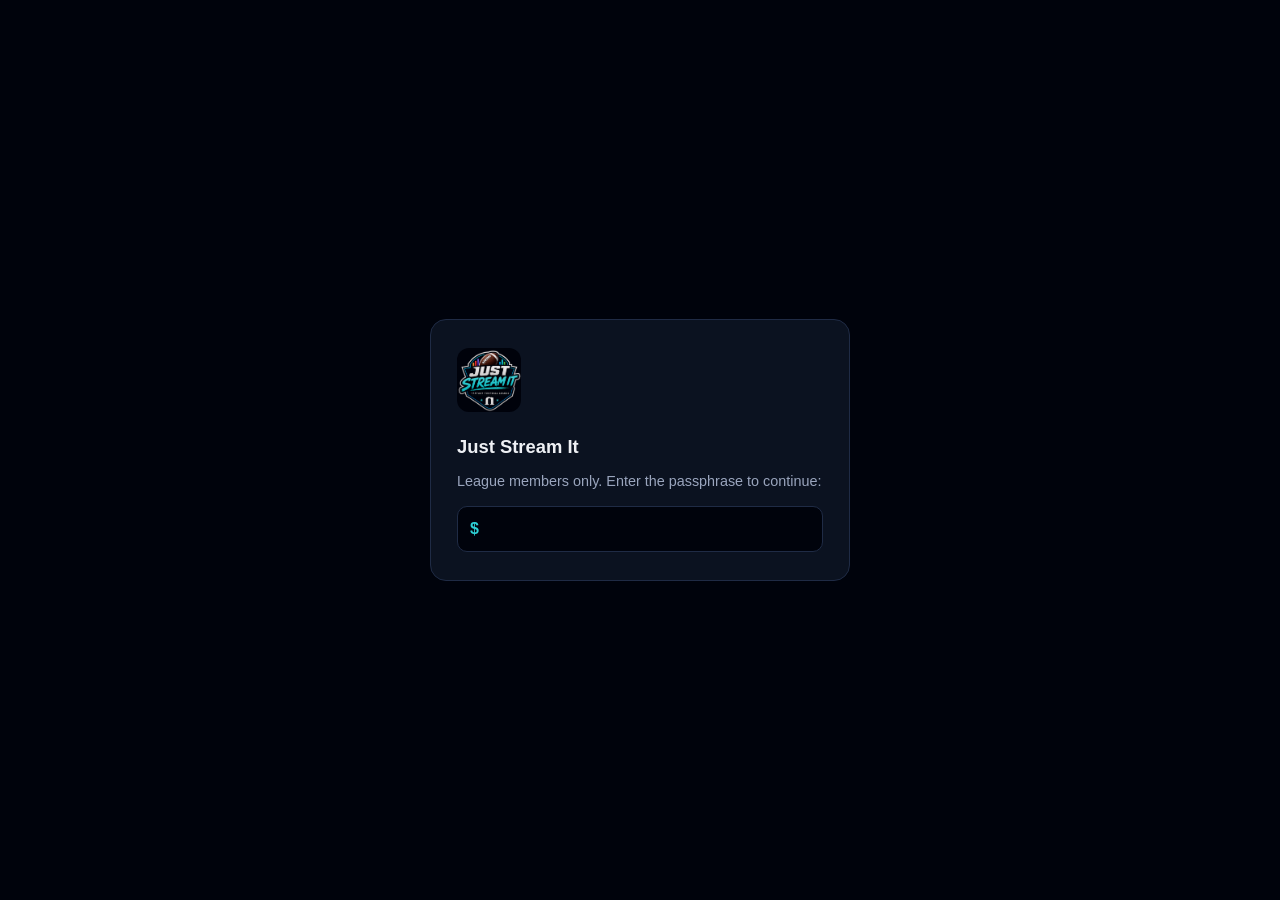
==== docs/adp.html @ 7ec036a9 "Add 2025 season recap page with a new logo-based site theme Highlight reel of the 2025 season: champ" ====
<!doctype html>
<html lang="en">
<head>
<meta charset="utf-8">
<meta name="viewport" content="width=device-width, initial-scale=1">
<title>Just Stream It - ADP Rankings</title>
<meta name="description" content="SUPERFLEX-aware ADP rankings for the Just Stream It fantasy football league.">
<link rel="stylesheet" href="theme.css">
<style>
  .adp-controls { margin-bottom: 14px; }
  .adp-controls input {
    width: 100%;
    max-width: 320px;
    background: var(--panel);
    border: 1px solid var(--line);
    border-radius: 10px;
    padding: 10px 12px;
    color: var(--text);
    font-family: inherit;
    font-size: 0.9rem;
    outline: none;
  }
  .adp-controls input:focus { border-color: var(--brand-dim); }
  .table-scroll { overflow-x: auto; }
  table.adp-table { width: 100%; border-collapse: collapse; font-size: 0.9rem; }
  table.adp-table th, table.adp-table td { padding: 9px 10px; text-align: left; border-bottom: 1px solid var(--line); white-space: nowrap; }
  table.adp-table th { color: var(--text-mute); font-size: 0.7rem; text-transform: uppercase; letter-spacing: 0.06em; font-weight: 700; }
  table.adp-table td { font-variant-numeric: tabular-nums; }
  table.adp-table td.player-cell { font-weight: 600; white-space: normal; }
  table.adp-table tbody tr:hover { background: var(--panel-2); }

  /* Player column stays pinned while the rest scrolls horizontally on
     mobile - same pattern as the keeper table on index.html. */
  table.adp-table th.player-col,
  table.adp-table td.player-cell {
    position: sticky;
    left: 0;
    background: var(--panel);
    box-shadow: 1px 0 0 var(--line);
  }
  table.adp-table tbody tr:hover td.player-cell { background: var(--panel-2); }
  td.rank-gap.gap-up { color: var(--good); }
  td.rank-gap.gap-down { color: var(--bad); }
  td.rank-gap.gap-flat { color: var(--text-dim); }
</style>
</head>
<body>

<div id="lock-screen">
  <div class="lock-box">
    <img class="logo" src="logos/just-stream-it-logo.png" alt="">
    <p class="lock-title">Just Stream It</p>
    <p>League members only. Enter the passphrase to continue:</p>
    <form id="auth-form" class="prompt-line">
      <span class="dollar">$</span>
      <input type="text" id="auth-input" autocomplete="off" autofocus>
    </form>
    <p class="lock-error" id="auth-error">Wrong passphrase - try again.</p>
  </div>
</div>

<div id="app" style="display:none" class="page">

  <header class="site-header">
    <img class="logo" src="logos/just-stream-it-logo.png" alt="Just Stream It">
    <div>
      <div class="tag">Reference</div>
      <h1>ADP Rankings</h1>
      <div class="subtitle">SUPERFLEX-ranked - this league starts a QB + a superflex slot, so standard/PPR ADP badly undervalues QBs</div>
      <nav class="resources" id="resources-nav"></nav>
    </div>
  </header>

  <div class="section">
    <div class="adp-controls">
      <input type="text" id="filter-input" placeholder="filter by name or position...">
    </div>

    <div class="card">
      <div class="table-scroll">
        <table class="adp-table">
          <thead>
            <tr>
              <th>SF Rank</th>
              <th class="player-col">Player</th>
              <th>Pos</th>
              <th>NFL</th>
              <th>Standard Rank</th>
              <th>Gap</th>
            </tr>
          </thead>
          <tbody id="adp-body"></tbody>
        </table>
      </div>
      <div class="empty-state" id="empty-state" style="display:none">No players match that filter.</div>
    </div>
  </div>

  <p class="subtitle" style="margin-top:20px; font-size:0.85rem; line-height:1.6;">
    SF Rank = ESPN's SUPERFLEX-specific consensus rank (accounts for this league's QB + superflex roster
    slot). Standard Rank = ESPN's default 1-QB rank, shown for comparison. Gap = how many spots a player
    moves up under superflex rules - QBs typically show the biggest gaps, since standard rankings assume
    you can only start one.
  </p>
</div>

<script>
const PASSWORD = 'cockroach';
let players = [];

function renderTable(filterText) {
  const body = document.getElementById('adp-body');
  const empty = document.getElementById('empty-state');
  const needle = (filterText || '').trim().toLowerCase();
  const filtered = players.filter(p =>
    !needle || p.name.toLowerCase().includes(needle) || p.position.toLowerCase().includes(needle) || p.pro_team.toLowerCase().includes(needle)
  );

  if (!filtered.length) {
    body.innerHTML = '';
    empty.style.display = 'block';
    return;
  }
  empty.style.display = 'none';

  body.innerHTML = filtered.map(p => {
    const gap = p.standard_rank != null ? p.standard_rank - p.superflex_rank : null;
    const gapText = gap == null ? '-' : (gap > 0 ? `+${gap}` : gap);
    const gapClass = gap == null ? '' : (gap > 0 ? 'gap-up' : gap < 0 ? 'gap-down' : 'gap-flat');
    return `
    <tr>
      <td>${p.superflex_rank}</td>
      <td class="player-cell">${p.name}</td>
      <td>${p.position}</td>
      <td>${p.pro_team}</td>
      <td>${p.standard_rank ?? '-'}</td>
      <td class="rank-gap ${gapClass}">${gapText}</td>
    </tr>`;
  }).join('');
}

async function loadApp() {
  document.getElementById('lock-screen').style.display = 'none';
  document.getElementById('app').style.display = '';

  const meta = await (await fetch('data/meta.json')).json();
  const resources = [
    { label: 'League Rules', href: 'https://docs.google.com/document/d/1q_smocauuxIDkYcAw6Cirj2t5gmFihMDPqs6NPtdfZI/edit?tab=t.0', external: true },
    { label: 'Keeper Dossier', href: 'index.html', external: false },
    { label: '2025 Season Recap', href: 'season-2025.html', external: false },
    { label: 'ESPN League Home', href: `https://fantasy.espn.com/football/league?leagueId=${meta.league_id}`, external: true },
  ];
  document.getElementById('resources-nav').innerHTML = resources
    .map(r => `<a href="${r.href}"${r.external ? ' target="_blank" rel="noopener"' : ''}>${r.label}</a>`)
    .join('');

  if (!players.length) {
    players = await (await fetch('data/adp_rankings.json')).json();
  }
  renderTable('');
  document.getElementById('filter-input').addEventListener('input', (e) => renderTable(e.target.value));
}

document.getElementById('auth-form').addEventListener('submit', (e) => {
  e.preventDefault();
  const input = document.getElementById('auth-input');
  if (input.value === PASSWORD) {
    localStorage.setItem('jsi_auth', 'granted');
    loadApp();
  } else {
    document.getElementById('auth-error').classList.add('show');
    input.value = '';
  }
});

if (localStorage.getItem('jsi_auth') === 'granted') {
  loadApp();
}
</script>
</body>
</html>
---- docs/theme.css ----
/*
  "Broadcast" theme - navy/chrome/teal, taken from the league logo. Used by
  the season recap and ADP pages. The keeper page stays on terminal.css - a
  deliberately different, single-purpose look for a different job (a private
  working tool vs. a page meant to be shared around).

  Single dark theme by design (matches the logo's baked-in navy background,
  same reasoning as terminal.css not adapting to prefers-color-scheme).
*/
:root {
  color-scheme: dark;

  --bg:        #00030c;
  --panel:     #0b1220;
  --panel-2:   #121b30;
  --line:      #1f2b45;

  --text:      #eef0f4;
  --text-dim:  #9aa5bd;
  --text-mute: #5f6b85;

  --brand:     #2dd0d6;  /* headline/link/glow accent - the logo's brush-stroke teal */
  --brand-dim: #185a5f;

  /* Categorical - validated (node validate_palette.js, dark mode): all six
     checks pass (protan/orange<->green sits in the legal 6-8 CVD floor band,
     which is fine because every use here is paired with a direct label).
     Fixed order, never cycled or reassigned per-filter. */
  --cat-1: #1c95dc;  /* blue */
  --cat-2: #f2404c;  /* red */
  --cat-3: #7c52d6;  /* purple */
  --cat-4: #1a9aa6;  /* teal */
  --cat-5: #c8721e;  /* orange */
  --cat-6: #2c9a58;  /* green */

  --good:  #2c9a58;
  --bad:   #f2404c;
}

* { box-sizing: border-box; }

body {
  margin: 0;
  background: var(--bg);
  color: var(--text);
  font-family: -apple-system, "Segoe UI", "Inter", "Helvetica Neue", Arial, sans-serif;
  line-height: 1.5;
}

a { color: var(--brand); text-decoration: none; }
a:hover { text-decoration: underline; }

.page {
  max-width: 1080px;
  margin: 0 auto;
  padding: 0 20px 64px;
}

/* ---------- lock screen ---------- */

#lock-screen {
  min-height: 100vh;
  display: flex;
  align-items: center;
  justify-content: center;
  padding: 20px;
}

.lock-box {
  width: 100%;
  max-width: 420px;
  background: var(--panel);
  border: 1px solid var(--line);
  border-radius: 16px;
  padding: 28px 26px;
}

.lock-box img.logo {
  width: 64px;
  height: 64px;
  border-radius: 12px;
  margin-bottom: 14px;
}

.lock-box p {
  margin: 0 0 8px;
  color: var(--text-dim);
  font-size: 0.9rem;
}
.lock-box p.lock-title {
  color: var(--text);
  font-size: 1.15rem;
  font-weight: 800;
  margin-bottom: 10px;
}

.prompt-line {
  display: flex;
  align-items: center;
  gap: 8px;
  margin-top: 14px;
  background: var(--bg);
  border: 1px solid var(--line);
  border-radius: 10px;
  padding: 10px 12px;
}
.prompt-line .dollar { color: var(--brand); font-weight: 700; }
.prompt-line input {
  flex: 1;
  background: none;
  border: none;
  outline: none;
  color: var(--text);
  font-size: 0.95rem;
  font-family: inherit;
}

.lock-error {
  color: var(--bad);
  font-size: 0.85rem;
  margin-top: 10px;
  display: none;
}
.lock-error.show { display: block; }

/* ---------- header ---------- */

.site-header {
  display: flex;
  align-items: center;
  gap: 20px;
  padding: 32px 0 28px;
}

.site-header img.logo {
  width: 84px;
  height: 84px;
  border-radius: 16px;
  flex-shrink: 0;
}

.site-header h1 {
  margin: 0;
  font-size: 1.7rem;
  font-weight: 800;
  letter-spacing: -0.01em;
}

.site-header .tag {
  display: inline-block;
  font-size: 0.7rem;
  font-weight: 700;
  letter-spacing: 0.08em;
  text-transform: uppercase;
  color: var(--brand);
  border: 1px solid var(--brand-dim);
  background: rgba(45, 208, 214, 0.08);
  border-radius: 999px;
  padding: 3px 10px;
  margin-bottom: 8px;
}

.site-header .subtitle {
  color: var(--text-dim);
  font-size: 0.95rem;
  margin-top: 4px;
}

nav.resources {
  display: flex;
  flex-wrap: wrap;
  gap: 4px 16px;
  margin-top: 12px;
}

nav.resources a {
  color: var(--text-dim);
  font-size: 0.85rem;
  font-weight: 600;
}
nav.resources a:hover { color: var(--brand); text-decoration: none; }

@media (max-width: 480px) {
  .site-header { flex-direction: column; align-items: flex-start; gap: 12px; }
}

/* ---------- layout primitives ---------- */

.section {
  margin-top: 44px;
}

.section-title {
  font-size: 0.78rem;
  font-weight: 700;
  letter-spacing: 0.1em;
  text-transform: uppercase;
  color: var(--text-mute);
  margin: 0 0 14px;
}

.card {
  background: var(--panel);
  border: 1px solid var(--line);
  border-radius: 14px;
  padding: 20px;
}

.empty-state {
  color: var(--text-mute);
  padding: 40px 0;
  text-align: center;
}

/* ---------- champion hero ---------- */

.hero {
  background: linear-gradient(160deg, var(--panel-2), var(--panel));
  border: 1px solid var(--line);
  border-radius: 18px;
  padding: 32px;
  display: flex;
  align-items: center;
  gap: 28px;
  flex-wrap: wrap;
}

.hero img.team-logo {
  width: 96px;
  height: 96px;
  border-radius: 14px;
  object-fit: cover;
  background: var(--panel-2);
  flex-shrink: 0;
}

.hero-body { flex: 1; min-width: 220px; }

.hero-eyebrow {
  font-size: 0.75rem;
  font-weight: 700;
  letter-spacing: 0.1em;
  text-transform: uppercase;
  color: var(--brand);
}

.hero h2 {
  font-size: 2rem;
  margin: 4px 0 6px;
  font-weight: 800;
  letter-spacing: -0.01em;
}

.hero .hero-meta {
  color: var(--text-dim);
  font-size: 0.95rem;
}

.hero .hero-stats {
  display: flex;
  gap: 28px;
  margin-top: 16px;
  flex-wrap: wrap;
}

.stat {
  display: flex;
  flex-direction: column;
}
.stat .stat-value {
  font-size: 1.5rem;
  font-weight: 800;
  color: var(--text);
}
.stat .stat-label {
  font-size: 0.72rem;
  color: var(--text-mute);
  text-transform: uppercase;
  letter-spacing: 0.06em;
  margin-top: 2px;
}

/* ---------- championship path ---------- */

.path {
  display: flex;
  align-items: stretch;
  gap: 10px;
  flex-wrap: wrap;
}

.path-step {
  flex: 1;
  min-width: 150px;
  background: var(--panel);
  border: 1px solid var(--line);
  border-radius: 12px;
  padding: 14px 16px;
}

.path-step .path-round {
  font-size: 0.68rem;
  font-weight: 700;
  color: var(--text-mute);
  text-transform: uppercase;
  letter-spacing: 0.08em;
}

.path-step .path-result {
  margin-top: 6px;
  font-weight: 700;
}
.path-step .path-result.bye { color: var(--text-dim); font-weight: 500; font-style: italic; }

.path-step .path-score {
  color: var(--text-dim);
  font-size: 0.85rem;
  margin-top: 2px;
}

.path-arrow {
  display: flex;
  align-items: center;
  color: var(--text-mute);
  font-size: 1.2rem;
}

@media (max-width: 640px) {
  .path { flex-direction: column; }
  .path-step { min-width: 0; }
  .path-arrow { justify-content: center; transform: rotate(90deg); padding: 2px 0; }
}

/* ---------- podium ---------- */

.podium {
  display: grid;
  grid-template-columns: 1fr 1fr 1fr;
  gap: 14px;
  align-items: end;
}

.podium-card {
  background: var(--panel);
  border: 1px solid var(--line);
  border-radius: 14px;
  padding: 18px 16px;
  text-align: center;
}

.podium-card.rank-1 {
  border-color: var(--brand-dim);
  background: linear-gradient(160deg, var(--panel-2), var(--panel));
  padding-top: 26px;
  padding-bottom: 26px;
}

.podium-rank {
  font-size: 0.72rem;
  font-weight: 700;
  color: var(--text-mute);
  text-transform: uppercase;
  letter-spacing: 0.08em;
}
.podium-card.rank-1 .podium-rank { color: var(--brand); }

.podium-card img.team-logo {
  width: 56px;
  height: 56px;
  border-radius: 10px;
  object-fit: cover;
  margin: 10px auto 8px;
  display: block;
  background: var(--panel-2);
}
.podium-card.rank-1 img.team-logo { width: 72px; height: 72px; }

.podium-team { font-weight: 700; font-size: 0.95rem; }
.podium-owner { color: var(--text-dim); font-size: 0.82rem; margin-top: 2px; }
.podium-record { color: var(--text-mute); font-size: 0.8rem; margin-top: 8px; }

@media (max-width: 640px) {
  .podium { grid-template-columns: 1fr; }
  .podium-card { order: 2; }
  .podium-card.rank-1 { order: 1; }
}

/* ---------- standings table ---------- */

table.standings {
  width: 100%;
  border-collapse: collapse;
  font-size: 0.9rem;
}
table.standings th, table.standings td {
  padding: 9px 10px;
  text-align: left;
  border-bottom: 1px solid var(--line);
}
table.standings th {
  color: var(--text-mute);
  font-size: 0.7rem;
  text-transform: uppercase;
  letter-spacing: 0.06em;
  font-weight: 700;
}
table.standings td.num, table.standings th.num { text-align: center; font-variant-numeric: tabular-nums; }
table.standings tbody tr:last-child td { border-bottom: none; }
table.standings tbody tr:hover { background: var(--panel-2); }

/* ---------- chart ---------- */

.chart-legend {
  display: flex;
  gap: 20px;
  flex-wrap: wrap;
  margin-bottom: 14px;
  font-size: 0.82rem;
  color: var(--text-dim);
}
.chart-legend .swatch {
  display: inline-block;
  width: 10px;
  height: 10px;
  border-radius: 3px;
  margin-right: 6px;
  vertical-align: middle;
}

.chart-svg { width: 100%; height: auto; display: block; }
.chart-svg .gridline { stroke: var(--line); stroke-width: 1; }
.chart-svg .axis-label { fill: var(--text-mute); font-size: 10px; }
.chart-svg .avg-line { stroke: var(--text-mute); stroke-width: 1.5; stroke-dasharray: 3 4; fill: none; }
.chart-svg .series-line { stroke-width: 2.5; fill: none; }
.chart-svg .end-dot { stroke: var(--panel); stroke-width: 2; }
.chart-svg .end-label { font-size: 11px; font-weight: 700; }

/* ---------- stat cards (top performances / superlatives) ---------- */

.tile-grid {
  display: grid;
  grid-template-columns: repeat(auto-fit, minmax(220px, 1fr));
  gap: 14px;
}

.tile {
  background: var(--panel);
  border: 1px solid var(--line);
  border-radius: 12px;
  padding: 16px;
}

.tile-label {
  font-size: 0.7rem;
  font-weight: 700;
  color: var(--text-mute);
  text-transform: uppercase;
  letter-spacing: 0.06em;
}

.tile-headline {
  font-size: 1.05rem;
  font-weight: 700;
  margin-top: 8px;
}

.tile-detail {
  color: var(--text-dim);
  font-size: 0.85rem;
  margin-top: 4px;
}

.tile-value {
  font-size: 1.5rem;
  font-weight: 800;
  color: var(--brand);
  margin-top: 8px;
}

.pos-badge {
  display: inline-block;
  font-size: 0.68rem;
  font-weight: 700;
  padding: 2px 7px;
  border-radius: 5px;
  color: #05060b;
  vertical-align: middle;
}
.pos-QB   { background: var(--cat-3); }
.pos-RB   { background: var(--cat-6); }
.pos-WR   { background: var(--cat-1); }
.pos-TE   { background: var(--cat-5); }
.pos-D\/ST { background: var(--cat-2); }
.pos-K    { background: var(--cat-4); }

.rank-list {
  list-style: none;
  margin: 0;
  padding: 0;
  counter-reset: rank;
}
.rank-list li {
  counter-increment: rank;
  display: flex;
  align-items: baseline;
  gap: 10px;
  padding: 8px 0;
  border-bottom: 1px solid var(--line);
}
.rank-list li:last-child { border-bottom: none; }
.rank-list li::before {
  content: counter(rank);
  font-weight: 800;
  color: var(--text-mute);
  font-size: 0.85rem;
  width: 1.2em;
  flex-shrink: 0;
}
.rank-list .rank-main { flex: 1; font-weight: 600; }
.rank-list .rank-sub { color: var(--text-dim); font-size: 0.82rem; }
.rank-list .rank-value { font-weight: 800; color: var(--brand); font-variant-numeric: tabular-nums; }
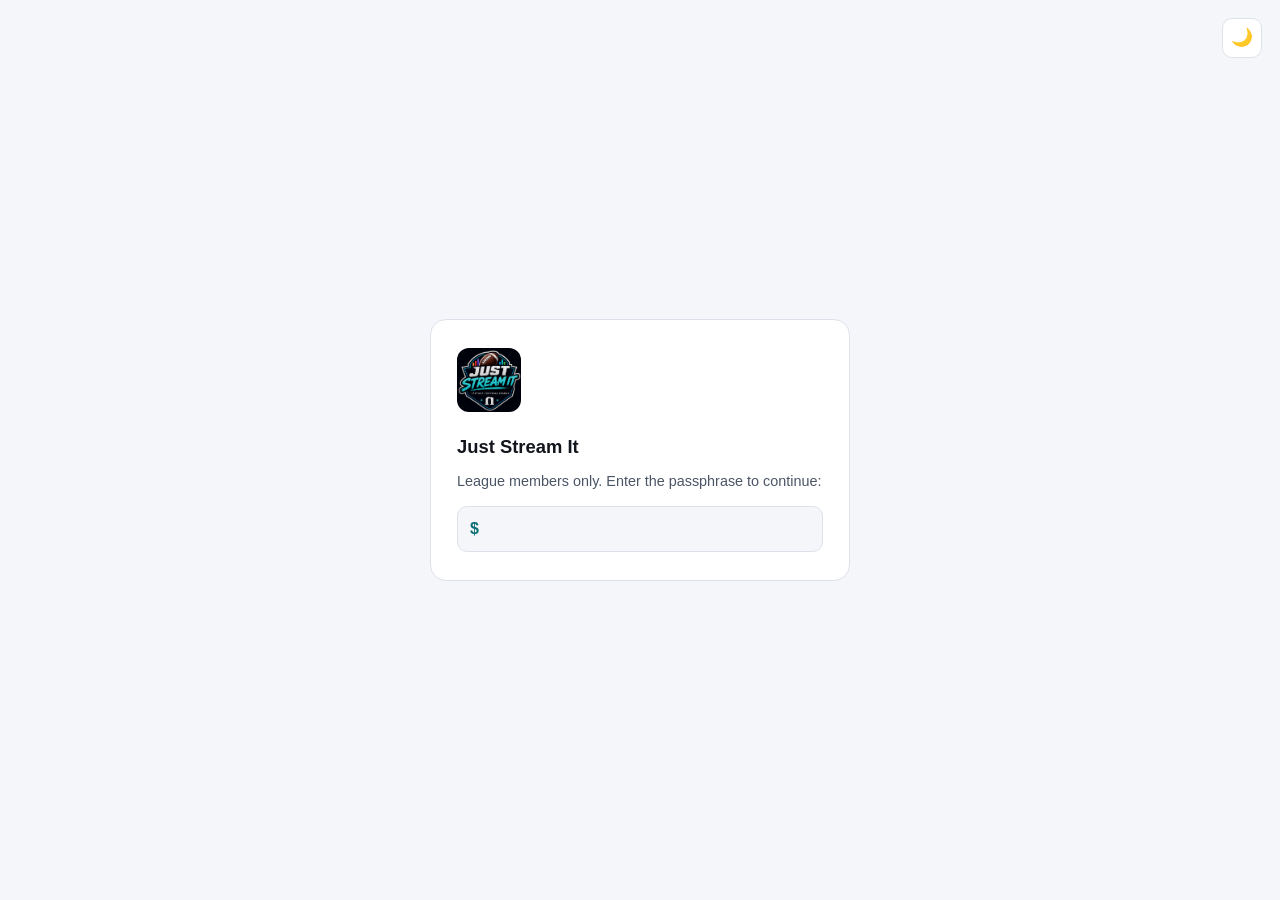
==== commit 376723bf: "Add a light mode toggle, fix chip-suffix spacing, redesign bench-mistake result Light mode toggle: f" ====
--- a/docs/adp.html
+++ b/docs/adp.html
@@ -43,8 +43,17 @@
   td.rank-gap.gap-down { color: var(--bad); }
   td.rank-gap.gap-flat { color: var(--text-dim); }
 </style>
+<script>
+(function() {
+  var saved = localStorage.getItem('jsi_theme');
+  var light = saved ? saved === 'light' : (window.matchMedia && window.matchMedia('(prefers-color-scheme: light)').matches);
+  if (light) document.documentElement.setAttribute('data-theme', 'light');
+})();
+</script>
 </head>
 <body>
+
+<button class="theme-toggle" id="theme-toggle" type="button" aria-label="Toggle light/dark mode"></button>
 
 <div id="lock-screen">
   <div class="lock-box">
@@ -176,6 +185,23 @@
 if (localStorage.getItem('jsi_auth') === 'granted') {
   loadApp();
 }
+
+function updateThemeToggleIcon() {
+  const isLight = document.documentElement.getAttribute('data-theme') === 'light';
+  document.getElementById('theme-toggle').textContent = isLight ? '\u{1F319}' : '\u{2600}\u{FE0F}';
+}
+document.getElementById('theme-toggle').addEventListener('click', () => {
+  const isLight = document.documentElement.getAttribute('data-theme') === 'light';
+  if (isLight) {
+    document.documentElement.removeAttribute('data-theme');
+    localStorage.setItem('jsi_theme', 'dark');
+  } else {
+    document.documentElement.setAttribute('data-theme', 'light');
+    localStorage.setItem('jsi_theme', 'light');
+  }
+  updateThemeToggleIcon();
+});
+updateThemeToggleIcon();
 </script>
 </body>
 </html>
--- a/docs/theme.css
+++ b/docs/theme.css
@@ -2,10 +2,14 @@
   "Broadcast" theme - navy/chrome/teal, taken from the league logo. Used by
   the season recap and ADP pages. The keeper page stays on terminal.css - a
   deliberately different, single-purpose look for a different job (a private
-  working tool vs. a page meant to be shared around).
-
-  Single dark theme by design (matches the logo's baked-in navy background,
-  same reasoning as terminal.css not adapting to prefers-color-scheme).
+  working tool vs. a page meant to be shared around), where a CRT terminal
+  going light doesn't make sense.
+
+  Dark by default (matches the logo's baked-in navy background), but with a
+  real light mode behind a toggle - unreadable outdoors otherwise. Both
+  modes share the same --cat-1..6 chart colors: validated (node
+  validate_palette.js) against BOTH the dark and light surface below, so no
+  separate light-mode categorical set was needed.
 */
 :root {
   color-scheme: dark;
@@ -21,11 +25,13 @@
 
   --brand:     #2dd0d6;  /* headline/link/glow accent - the logo's brush-stroke teal */
   --brand-dim: #185a5f;
-
-  /* Categorical - validated (node validate_palette.js, dark mode): all six
-     checks pass (protan/orange<->green sits in the legal 6-8 CVD floor band,
-     which is fine because every use here is paired with a direct label).
-     Fixed order, never cycled or reassigned per-filter. */
+  --brand-tint: rgba(45, 208, 214, 0.08);
+
+  /* Categorical - validated (node validate_palette.js): all six checks pass
+     in both dark (surface #00030c) and light (surface #ffffff) mode
+     (protan/orange<->green sits in the legal 6-8 CVD floor band, which is
+     fine because every use here is paired with a direct label). Fixed
+     order, never cycled or reassigned per-filter. */
   --cat-1: #1c95dc;  /* blue */
   --cat-2: #f2404c;  /* red */
   --cat-3: #7c52d6;  /* purple */
@@ -35,6 +41,26 @@
 
   --good:  #2c9a58;
   --bad:   #f2404c;
+}
+
+:root[data-theme="light"] {
+  color-scheme: light;
+
+  --bg:        #f4f6f9;
+  --panel:     #ffffff;
+  --panel-2:   #edf0f5;
+  --line:      #dde2ea;
+
+  --text:      #12151c;
+  --text-dim:  #4b5566;
+  --text-mute: #6b7688;
+
+  --brand:     #086d73;
+  --brand-dim: #bfe6e8;
+  --brand-tint: rgba(8, 109, 115, 0.08);
+
+  --good:  #217a45;
+  --bad:   #c22f3a;
 }
 
 * { box-sizing: border-box; }
@@ -132,6 +158,28 @@
   padding: 32px 0 28px;
 }
 
+/* Fixed, not a header child - so it's reachable from the lock screen too
+   (readability outdoors is exactly as much a problem before login). */
+.theme-toggle {
+  position: fixed;
+  top: 18px;
+  right: 18px;
+  z-index: 100;
+  width: 40px;
+  height: 40px;
+  border-radius: 10px;
+  border: 1px solid var(--line);
+  background: var(--panel);
+  color: var(--text);
+  font-size: 1.1rem;
+  line-height: 1;
+  cursor: pointer;
+  display: flex;
+  align-items: center;
+  justify-content: center;
+}
+.theme-toggle:hover { border-color: var(--brand-dim); }
+
 .site-header img.logo {
   width: 84px;
   height: 84px;
@@ -154,7 +202,7 @@
   text-transform: uppercase;
   color: var(--brand);
   border: 1px solid var(--brand-dim);
-  background: rgba(45, 208, 214, 0.08);
+  background: var(--brand-tint);
   border-radius: 999px;
   padding: 3px 10px;
   margin-bottom: 8px;
@@ -212,55 +260,64 @@
   text-align: center;
 }
 
-/* ---------- champion hero ---------- */
-
-.hero {
-  background: linear-gradient(160deg, var(--panel-2), var(--panel));
-  border: 1px solid var(--line);
-  border-radius: 18px;
-  padding: 32px;
-  display: flex;
-  align-items: center;
-  gap: 28px;
-  flex-wrap: wrap;
-}
-
-.hero img.team-logo {
-  width: 96px;
-  height: 96px;
-  border-radius: 14px;
+/* ---------- team chip - logo + name + manager, used anywhere a team is
+   named so the manager behind it is never just a bare team name ---------- */
+
+.team-chip {
+  display: inline-flex;
+  align-items: center;
+  gap: 10px;
+}
+.team-chip img.chip-logo {
+  width: 34px;
+  height: 34px;
+  border-radius: 8px;
   object-fit: cover;
   background: var(--panel-2);
   flex-shrink: 0;
 }
-
-.hero-body { flex: 1; min-width: 220px; }
-
-.hero-eyebrow {
-  font-size: 0.75rem;
-  font-weight: 700;
-  letter-spacing: 0.1em;
+.team-chip .chip-text {
+  display: flex;
+  flex-direction: column;
+  line-height: 1.3;
+}
+.team-chip .chip-name { font-weight: 700; font-size: 0.95rem; }
+.team-chip .chip-owner { font-size: 0.78rem; color: var(--text-dim); }
+
+.team-chip-sm { gap: 8px; }
+.team-chip-sm img.chip-logo { width: 24px; height: 24px; border-radius: 6px; }
+.team-chip-sm .chip-name { font-size: 0.85rem; }
+.team-chip-sm .chip-owner { font-size: 0.7rem; }
+
+.team-chip-xs { gap: 6px; }
+.team-chip-xs img.chip-logo { width: 18px; height: 18px; border-radius: 4px; }
+.team-chip-xs .chip-name { font-size: 0.8rem; }
+.team-chip-xs .chip-owner { font-size: 0.68rem; }
+
+.matchup-block {
+  display: flex;
+  flex-direction: column;
+  gap: 10px;
+  margin: 2px 0 12px;
+}
+.matchup-connector {
+  font-size: 0.7rem;
+  color: var(--text-mute);
   text-transform: uppercase;
-  color: var(--brand);
-}
-
-.hero h2 {
-  font-size: 2rem;
-  margin: 4px 0 6px;
-  font-weight: 800;
-  letter-spacing: -0.01em;
-}
-
-.hero .hero-meta {
-  color: var(--text-dim);
-  font-size: 0.95rem;
-}
-
-.hero .hero-stats {
-  display: flex;
-  gap: 28px;
-  margin-top: 16px;
-  flex-wrap: wrap;
+  letter-spacing: 0.08em;
+  font-weight: 700;
+  padding-left: 32px;
+}
+
+.tile-team-byline {
+  display: flex;
+  align-items: center;
+  gap: 8px;
+  margin-top: 10px;
+}
+.tile-team-byline .byline-label {
+  font-size: 0.78rem;
+  color: var(--text-mute);
 }
 
 .stat {
@@ -279,145 +336,189 @@
   letter-spacing: 0.06em;
   margin-top: 2px;
 }
-
-/* ---------- championship path ---------- */
-
-.path {
-  display: flex;
-  align-items: stretch;
-  gap: 10px;
-  flex-wrap: wrap;
-}
-
-.path-step {
+.stat-sub {
+  font-size: 0.6em;
+  font-weight: 600;
+  color: var(--text-mute);
+}
+
+/* ---------- playoff bracket ---------- */
+
+.bracket {
+  display: flex;
+  gap: 20px;
+  overflow-x: auto;
+  padding-bottom: 4px;
+}
+
+.bracket-round {
   flex: 1;
-  min-width: 150px;
-  background: var(--panel);
-  border: 1px solid var(--line);
-  border-radius: 12px;
-  padding: 14px 16px;
-}
-
-.path-step .path-round {
-  font-size: 0.68rem;
+  min-width: 230px;
+  display: flex;
+  flex-direction: column;
+  gap: 16px;
+}
+
+.bracket-round-title {
+  font-size: 0.7rem;
   font-weight: 700;
   color: var(--text-mute);
   text-transform: uppercase;
   letter-spacing: 0.08em;
 }
 
-.path-step .path-result {
-  margin-top: 6px;
-  font-weight: 700;
-}
-.path-step .path-result.bye { color: var(--text-dim); font-weight: 500; font-style: italic; }
-
-.path-step .path-score {
+.bracket-match {
+  background: var(--panel-2);
+  border: 1px solid var(--line);
+  border-radius: 12px;
+  padding: 12px 14px;
+  display: flex;
+  flex-direction: column;
+  gap: 10px;
+}
+
+.bracket-team {
+  display: flex;
+  align-items: center;
+  justify-content: space-between;
+  gap: 10px;
+  opacity: 0.55;
+}
+.bracket-team.winner { opacity: 1; }
+
+.bracket-seed { font-size: 0.85em; font-weight: 600; color: var(--text-mute); }
+
+.bracket-score {
+  font-weight: 800;
+  font-variant-numeric: tabular-nums;
   color: var(--text-dim);
-  font-size: 0.85rem;
-  margin-top: 2px;
-}
-
-.path-arrow {
-  display: flex;
-  align-items: center;
-  color: var(--text-mute);
-  font-size: 1.2rem;
+  flex-shrink: 0;
+}
+.bracket-team.winner .bracket-score { color: var(--brand); }
+
+.bracket-bye {
+  flex-direction: row;
+  align-items: center;
+  justify-content: space-between;
+}
+.bracket-bye-label {
+  font-size: 0.75rem;
+  font-style: italic;
+  color: var(--text-mute);
 }
 
 @media (max-width: 640px) {
-  .path { flex-direction: column; }
-  .path-step { min-width: 0; }
-  .path-arrow { justify-content: center; transform: rotate(90deg); padding: 2px 0; }
-}
-
-/* ---------- podium ---------- */
-
-.podium {
+  .bracket-round { min-width: 200px; }
+}
+
+/* ---------- standings rows ---------- */
+
+.team-rows { display: flex; flex-direction: column; gap: 10px; }
+
+.team-row {
   display: grid;
-  grid-template-columns: 1fr 1fr 1fr;
+  grid-template-columns: 28px 40px 1fr auto 1.4fr;
+  align-items: center;
   gap: 14px;
-  align-items: end;
-}
-
-.podium-card {
   background: var(--panel);
   border: 1px solid var(--line);
-  border-radius: 14px;
-  padding: 18px 16px;
-  text-align: center;
-}
-
-.podium-card.rank-1 {
+  border-radius: 12px;
+  padding: 12px 16px;
+}
+
+.team-row.rank-1 {
   border-color: var(--brand-dim);
   background: linear-gradient(160deg, var(--panel-2), var(--panel));
-  padding-top: 26px;
-  padding-bottom: 26px;
-}
-
-.podium-rank {
-  font-size: 0.72rem;
-  font-weight: 700;
-  color: var(--text-mute);
-  text-transform: uppercase;
-  letter-spacing: 0.08em;
-}
-.podium-card.rank-1 .podium-rank { color: var(--brand); }
-
-.podium-card img.team-logo {
-  width: 56px;
-  height: 56px;
-  border-radius: 10px;
+}
+.team-row.rank-1 .team-row-rank { color: var(--brand); }
+.team-row.rank-2 { border-color: var(--line); background: var(--panel-2); }
+
+.team-row-rank {
+  font-weight: 800;
+  color: var(--text-mute);
+  font-size: 0.95rem;
+  text-align: center;
+}
+
+.team-row img.team-logo {
+  width: 40px;
+  height: 40px;
+  border-radius: 8px;
   object-fit: cover;
-  margin: 10px auto 8px;
-  display: block;
   background: var(--panel-2);
 }
-.podium-card.rank-1 img.team-logo { width: 72px; height: 72px; }
-
-.podium-team { font-weight: 700; font-size: 0.95rem; }
-.podium-owner { color: var(--text-dim); font-size: 0.82rem; margin-top: 2px; }
-.podium-record { color: var(--text-mute); font-size: 0.8rem; margin-top: 8px; }
-
-@media (max-width: 640px) {
-  .podium { grid-template-columns: 1fr; }
-  .podium-card { order: 2; }
-  .podium-card.rank-1 { order: 1; }
-}
-
-/* ---------- standings table ---------- */
-
-table.standings {
-  width: 100%;
-  border-collapse: collapse;
-  font-size: 0.9rem;
-}
-table.standings th, table.standings td {
-  padding: 9px 10px;
-  text-align: left;
-  border-bottom: 1px solid var(--line);
-}
-table.standings th {
-  color: var(--text-mute);
-  font-size: 0.7rem;
-  text-transform: uppercase;
-  letter-spacing: 0.06em;
-  font-weight: 700;
-}
-table.standings td.num, table.standings th.num { text-align: center; font-variant-numeric: tabular-nums; }
-table.standings tbody tr:last-child td { border-bottom: none; }
-table.standings tbody tr:hover { background: var(--panel-2); }
+
+.team-row-name { font-weight: 700; font-size: 0.92rem; }
+.team-row-owner { color: var(--text-dim); font-size: 0.8rem; margin-top: 1px; }
+
+.team-row-stats {
+  display: flex;
+  gap: 22px;
+  white-space: nowrap;
+}
+.team-row-stats .stat-value { font-size: 0.95rem; }
+.team-row-stats .stat-label { font-size: 0.65rem; }
+
+.scorer-list {
+  display: flex;
+  flex-direction: column;
+  gap: 2px;
+  border-left: 1px solid var(--line);
+  padding-left: 16px;
+}
+.scorer-list .tile-label { margin-bottom: 3px; }
+.scorer-row {
+  display: flex;
+  justify-content: space-between;
+  gap: 10px;
+  font-size: 0.82rem;
+}
+.scorer-row .scorer-name { color: var(--text); }
+.scorer-row .scorer-pts { color: var(--brand); font-weight: 700; font-variant-numeric: tabular-nums; }
+
+@media (max-width: 760px) {
+  .team-row { grid-template-columns: 24px 36px 1fr; grid-template-rows: auto auto; }
+  .team-row-stats { grid-column: 1 / -1; padding-left: 60px; }
+  .scorer-list { grid-column: 1 / -1; border-left: none; border-top: 1px solid var(--line); padding-left: 60px; padding-top: 8px; margin-top: 4px; }
+}
 
 /* ---------- chart ---------- */
 
+.chart-controls {
+  display: flex;
+  gap: 14px;
+  flex-wrap: wrap;
+  margin-bottom: 16px;
+}
+.chart-controls label {
+  display: flex;
+  align-items: center;
+  gap: 8px;
+  font-size: 0.8rem;
+  color: var(--text-dim);
+}
+.chart-controls select {
+  background: var(--panel-2);
+  border: 1px solid var(--line);
+  border-radius: 8px;
+  padding: 6px 10px;
+  color: var(--text);
+  font-family: inherit;
+  font-size: 0.85rem;
+  outline: none;
+}
+.chart-controls select:focus { border-color: var(--brand-dim); }
+
 .chart-legend {
   display: flex;
-  gap: 20px;
+  align-items: center;
+  gap: 24px;
   flex-wrap: wrap;
-  margin-bottom: 14px;
+  margin-bottom: 18px;
   font-size: 0.82rem;
   color: var(--text-dim);
 }
+.chart-legend-item { display: flex; align-items: center; gap: 8px; }
 .chart-legend .swatch {
   display: inline-block;
   width: 10px;
@@ -440,14 +541,14 @@
 .tile-grid {
   display: grid;
   grid-template-columns: repeat(auto-fit, minmax(220px, 1fr));
-  gap: 14px;
+  gap: 18px;
 }
 
 .tile {
   background: var(--panel);
   border: 1px solid var(--line);
   border-radius: 12px;
-  padding: 16px;
+  padding: 20px;
 }
 
 .tile-label {
@@ -456,6 +557,7 @@
   color: var(--text-mute);
   text-transform: uppercase;
   letter-spacing: 0.06em;
+  margin-bottom: 10px;
 }
 
 .tile-headline {
@@ -467,14 +569,14 @@
 .tile-detail {
   color: var(--text-dim);
   font-size: 0.85rem;
-  margin-top: 4px;
+  margin-top: 6px;
 }
 
 .tile-value {
   font-size: 1.5rem;
   font-weight: 800;
   color: var(--brand);
-  margin-top: 8px;
+  margin-top: 10px;
 }
 
 .pos-badge {
@@ -502,9 +604,10 @@
 .rank-list li {
   counter-increment: rank;
   display: flex;
-  align-items: baseline;
-  gap: 10px;
-  padding: 8px 0;
+  flex-wrap: wrap;
+  align-items: center;
+  gap: 12px;
+  padding: 12px 0;
   border-bottom: 1px solid var(--line);
 }
 .rank-list li:last-child { border-bottom: none; }
@@ -517,5 +620,79 @@
   flex-shrink: 0;
 }
 .rank-list .rank-main { flex: 1; font-weight: 600; }
-.rank-list .rank-sub { color: var(--text-dim); font-size: 0.82rem; }
+.rank-list .rank-main .rank-chip-row { display: flex; align-items: center; gap: 10px; flex-wrap: wrap; }
+.rank-list .rank-sub { color: var(--text-dim); font-size: 0.82rem; margin-top: 4px; }
 .rank-list .rank-value { font-weight: 800; color: var(--brand); font-variant-numeric: tabular-nums; }
+
+/* Forces onto its own line within the li (flex-wrap trick) - extra detail
+   under a rank-list entry without restructuring the whole row. */
+.rank-list .rank-detail-full { flex-basis: 100%; margin-top: 2px; margin-left: calc(1.2em + 12px); }
+
+.mini-scorers { display: flex; flex-wrap: wrap; gap: 6px 16px; font-size: 0.8rem; color: var(--text-dim); }
+.mini-scorers b { color: var(--brand); font-weight: 700; font-variant-numeric: tabular-nums; }
+
+.nfl-detail { font-size: 0.8rem; color: var(--text-dim); }
+
+/* ---------- expanded superlative content ---------- */
+
+/* Shared row layout for a name/points pair, used inside .tile-sublist and
+   .trade-side alike - previously scoped only under .tile-sublist, so the
+   trade-side rows silently rendered with no flex/space-between at all. */
+.sub-row {
+  display: flex;
+  justify-content: space-between;
+  gap: 10px;
+  font-size: 0.82rem;
+}
+.sub-row .name { color: var(--text-dim); }
+.sub-row .pts { color: var(--text); font-weight: 700; font-variant-numeric: tabular-nums; }
+
+.tile-sublist {
+  margin-top: 10px;
+  padding-top: 10px;
+  border-top: 1px solid var(--line);
+  display: flex;
+  flex-direction: column;
+  gap: 4px;
+}
+
+.trade-sides {
+  margin-top: 10px;
+  padding-top: 10px;
+  border-top: 1px solid var(--line);
+  display: flex;
+  flex-direction: column;
+  gap: 14px;
+}
+.trade-side .sub-row { margin-top: 6px; }
+.trade-side .sub-row .name { color: var(--text); }
+
+.flip-matchup {
+  margin-top: 10px;
+  padding-top: 10px;
+  border-top: 1px solid var(--line);
+}
+.flip-matchup .flip-pos { font-size: 0.68rem; color: var(--text-mute); text-transform: uppercase; letter-spacing: 0.06em; font-weight: 700; margin-bottom: 6px; }
+.flip-matchup .flip-row {
+  display: flex;
+  align-items: center;
+  justify-content: space-between;
+  font-size: 0.85rem;
+  padding: 3px 0;
+}
+.flip-matchup .flip-row.flip-winner .flip-pts { color: var(--good); }
+.flip-matchup .flip-row .flip-pts { font-weight: 800; font-variant-numeric: tabular-nums; }
+
+.round-tag {
+  font-size: 0.72rem;
+  color: var(--text-mute);
+  font-style: italic;
+  margin-top: 2px;
+}
+.round-tag.highlight {
+  color: var(--brand);
+  font-style: normal;
+  font-weight: 700;
+  text-transform: uppercase;
+  letter-spacing: 0.04em;
+}
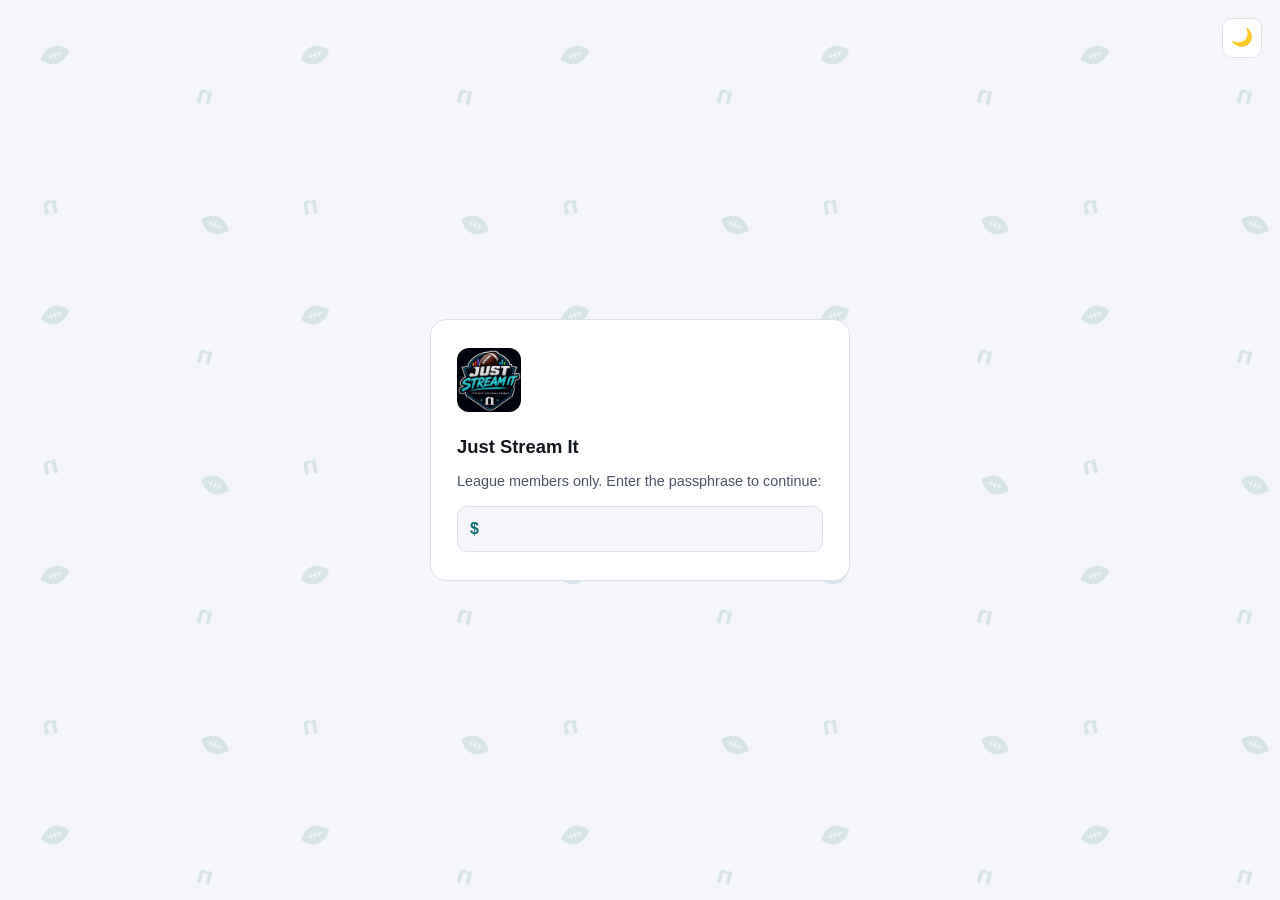
==== commit 360011fb: "Drop the generic "Reference" eyebrow tag on Draft Guide/ADP It said the same thing on both pages and" ====
--- a/docs/adp.html
+++ b/docs/adp.html
@@ -6,6 +6,7 @@
 <title>Just Stream It - ADP Rankings</title>
 <meta name="description" content="SUPERFLEX-aware ADP rankings for the Just Stream It fantasy football league.">
 <link rel="stylesheet" href="theme.css">
+<script src="nav.js"></script>
 <style>
   .adp-controls { margin-bottom: 14px; }
   .adp-controls input {
@@ -30,7 +31,7 @@
   table.adp-table tbody tr:hover { background: var(--panel-2); }
 
   /* Player column stays pinned while the rest scrolls horizontally on
-     mobile - same pattern as the keeper table on index.html. */
+     mobile - same pattern as the keeper table on keeper-dossier.html. */
   table.adp-table th.player-col,
   table.adp-table td.player-cell {
     position: sticky;
@@ -73,10 +74,9 @@
   <header class="site-header">
     <img class="logo" src="logos/just-stream-it-logo.png" alt="Just Stream It">
     <div>
-      <div class="tag">Reference</div>
       <h1>ADP Rankings</h1>
+      <nav class="resources" id="resources-nav"></nav>
       <div class="subtitle">SUPERFLEX-ranked - this league starts a QB + a superflex slot, so standard/PPR ADP badly undervalues QBs</div>
-      <nav class="resources" id="resources-nav"></nav>
     </div>
   </header>
 
@@ -106,10 +106,9 @@
   </div>
 
   <p class="subtitle" style="margin-top:20px; font-size:0.85rem; line-height:1.6;">
-    SF Rank = ESPN's SUPERFLEX-specific consensus rank (accounts for this league's QB + superflex roster
-    slot). Standard Rank = ESPN's default 1-QB rank, shown for comparison. Gap = how many spots a player
-    moves up under superflex rules - QBs typically show the biggest gaps, since standard rankings assume
-    you can only start one.
+    SF Rank is each player's rank built for this league's QB + superflex format. Standard Rank is ESPN's
+    normal single-QB rank, shown for comparison. Gap shows how much a player moves up under superflex
+    rules - quarterbacks usually jump the most, since a standard ranking assumes you can only start one.
   </p>
 </div>
 
@@ -153,15 +152,7 @@
   document.getElementById('app').style.display = '';
 
   const meta = await (await fetch('data/meta.json')).json();
-  const resources = [
-    { label: 'League Rules', href: 'https://docs.google.com/document/d/1q_smocauuxIDkYcAw6Cirj2t5gmFihMDPqs6NPtdfZI/edit?tab=t.0', external: true },
-    { label: 'Keeper Dossier', href: 'index.html', external: false },
-    { label: '2025 Season Recap', href: 'season-2025.html', external: false },
-    { label: 'ESPN League Home', href: `https://fantasy.espn.com/football/league?leagueId=${meta.league_id}`, external: true },
-  ];
-  document.getElementById('resources-nav').innerHTML = resources
-    .map(r => `<a href="${r.href}"${r.external ? ' target="_blank" rel="noopener"' : ''}>${r.label}</a>`)
-    .join('');
+  document.getElementById('resources-nav').innerHTML = renderNav('adp', meta.league_id);
 
   if (!players.length) {
     players = await (await fetch('data/adp_rankings.json')).json();
--- a/docs/theme.css
+++ b/docs/theme.css
@@ -41,6 +41,11 @@
 
   --good:  #2c9a58;
   --bad:   #f2404c;
+
+  /* Faint scattered football + backwards-"n" (the logo's mark, mirrored)
+     tiling behind the broadcast pages - keeps them from feeling as bare
+     as a plain solid fill, without competing with panel content. */
+  --bg-pattern: url("[data-uri]");
 }
 
 :root[data-theme="light"] {
@@ -61,13 +66,17 @@
 
   --good:  #217a45;
   --bad:   #c22f3a;
+
+  --bg-pattern: url("[data-uri]");
 }
 
 * { box-sizing: border-box; }
 
 body {
   margin: 0;
-  background: var(--bg);
+  background-color: var(--bg);
+  background-image: var(--bg-pattern);
+  background-repeat: repeat;
   color: var(--text);
   font-family: -apple-system, "Segoe UI", "Inter", "Helvetica Neue", Arial, sans-serif;
   line-height: 1.5;
@@ -216,17 +225,26 @@
 
 nav.resources {
   display: flex;
-  flex-wrap: wrap;
+  flex-wrap: nowrap;
   gap: 4px 16px;
   margin-top: 12px;
-}
+  overflow-x: auto;
+  -webkit-overflow-scrolling: touch;
+  scrollbar-width: none;
+}
+nav.resources::-webkit-scrollbar { display: none; }
 
 nav.resources a {
+  flex: 0 0 auto;
+  white-space: nowrap;
   color: var(--text-dim);
   font-size: 0.85rem;
   font-weight: 600;
 }
 nav.resources a:hover { color: var(--brand); text-decoration: none; }
+nav.resources a.active { color: var(--brand); font-weight: 800; }
+nav.resources .nav-arrow { font-size: 0.8em; margin-left: 0.15em; opacity: 0.7; }
+nav.resources .nav-sep { color: var(--text-mute); }
 
 @media (max-width: 480px) {
   .site-header { flex-direction: column; align-items: flex-start; gap: 12px; }
@@ -341,6 +359,11 @@
   font-weight: 600;
   color: var(--text-mute);
 }
+.stat-rank {
+  text-transform: none;
+  letter-spacing: normal;
+  opacity: 0.75;
+}
 
 /* ---------- playoff bracket ---------- */
 
@@ -478,7 +501,7 @@
 
 @media (max-width: 760px) {
   .team-row { grid-template-columns: 24px 36px 1fr; grid-template-rows: auto auto; }
-  .team-row-stats { grid-column: 1 / -1; padding-left: 60px; }
+  .team-row-stats { grid-column: 1 / -1; padding-left: 60px; flex-wrap: wrap; row-gap: 8px; white-space: normal; }
   .scorer-list { grid-column: 1 / -1; border-left: none; border-top: 1px solid var(--line); padding-left: 60px; padding-top: 8px; margin-top: 4px; }
 }
 
